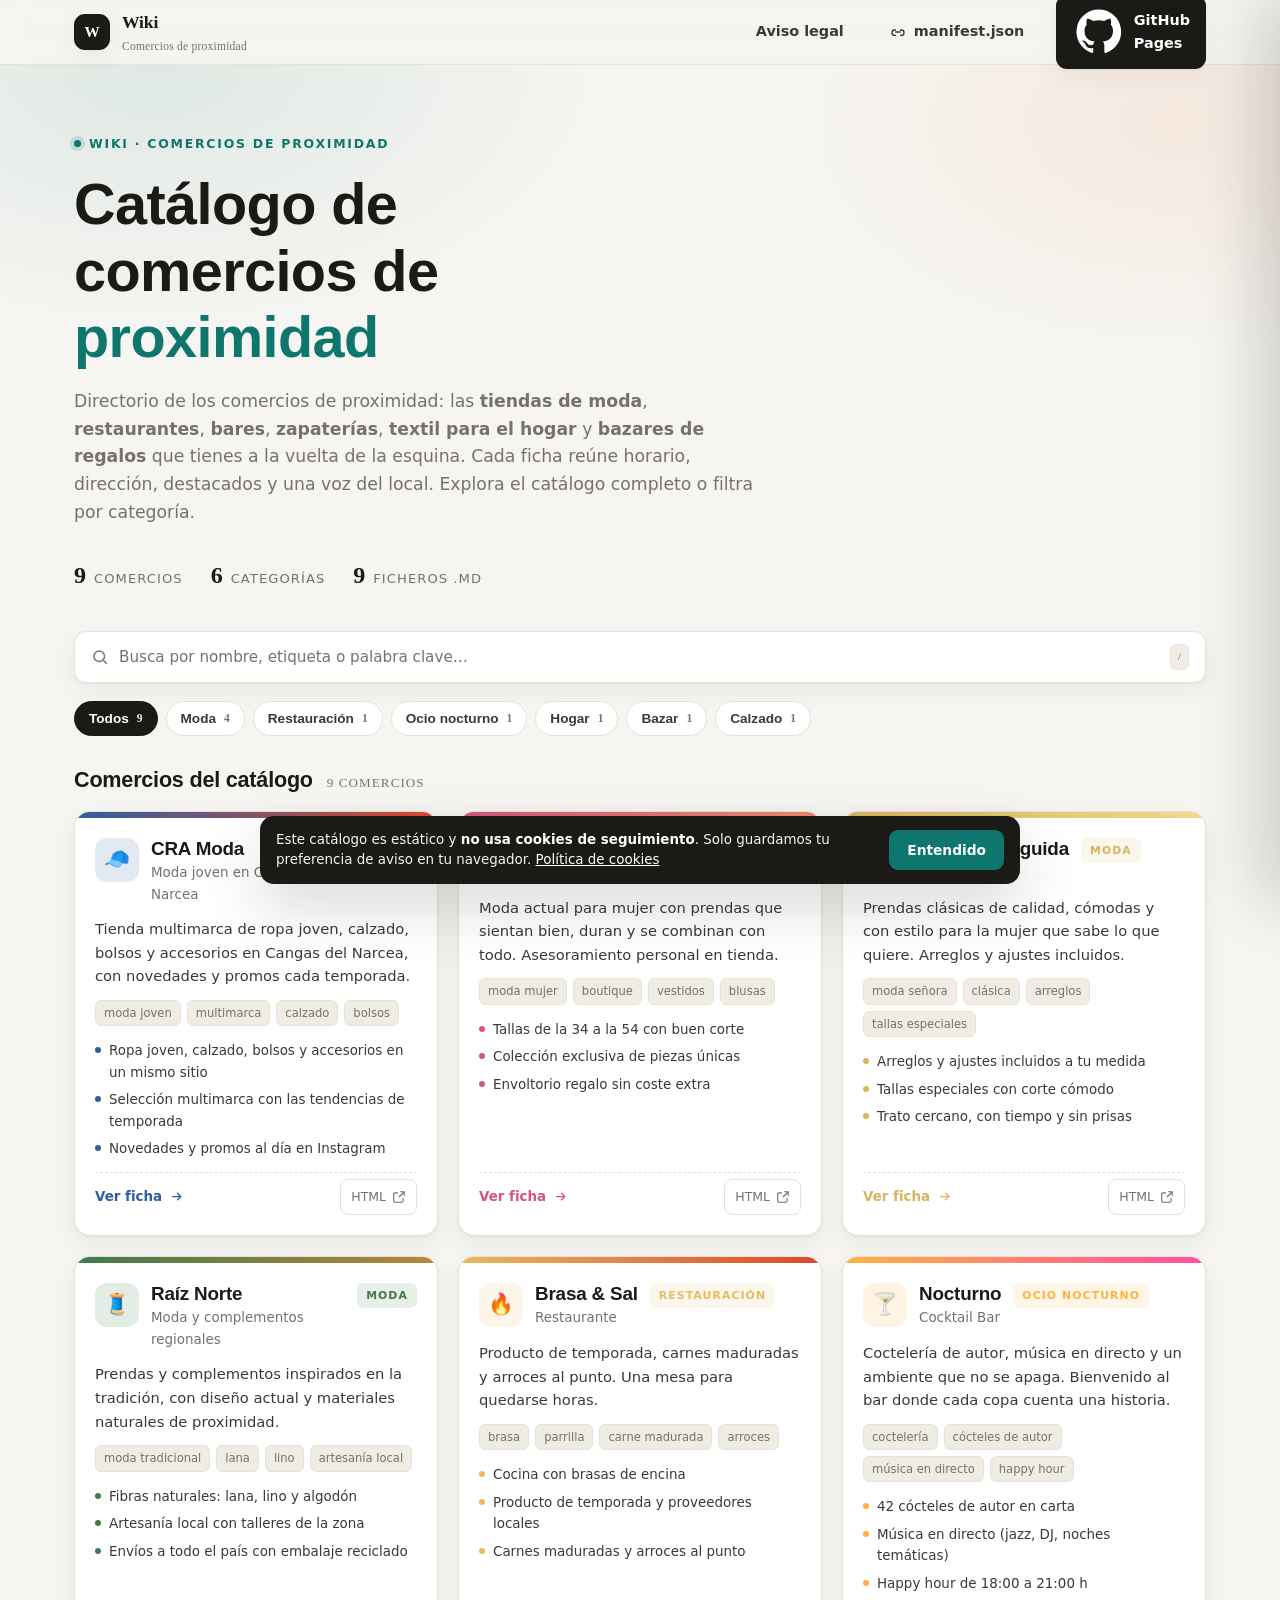
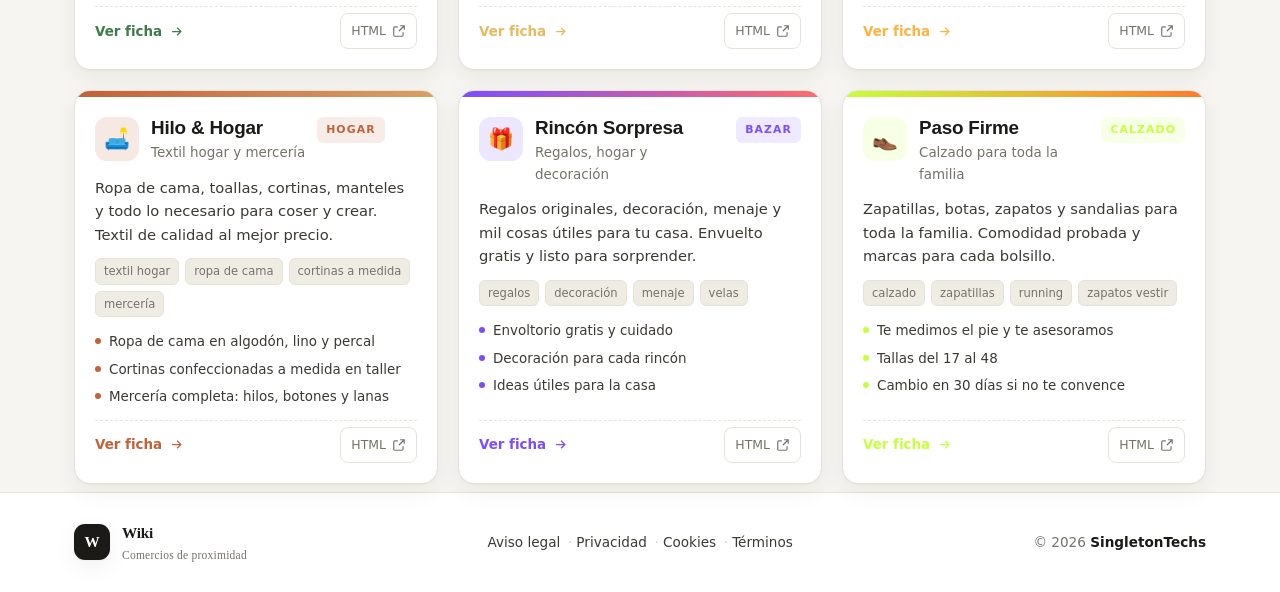
==== index.html @ fade94a3 "Wiki de comercios: sustituye Urban Crew por CRA Moda (con imágenes) Co-Authored-By: Claude Sonnet 5." ====
<!doctype html>
<html lang="es">
<head>
<meta charset="utf-8">
<meta name="viewport" content="width=device-width,initial-scale=1">
<title>Wiki · Catálogo de comercios de proximidad</title>
<meta name="description" content="Catálogo de comercios de proximidad: moda, restauración, hostelería, calzado, textil para el hogar, bazar y regalos. Fichas con horario, dirección y destacados de cada local.">
<meta name="keywords" content="comercios de proximidad, comercios locales, tiendas, catálogo, directorio de comercios, moda, restauración, hostelería, ocio nocturno, calzado, textil hogar, bazar, regalos, singletontechs">
<meta name="author" content="SingletonTechs">
<meta name="robots" content="index, follow, max-image-preview:large, max-snippet:-1">
<meta name="googlebot" content="index, follow">
<meta name="application-name" content="Wiki · Comercios de proximidad">
<meta name="theme-color" content="#f6f5f1">
<meta name="color-scheme" content="light">
<meta name="apple-mobile-web-app-title" content="Comercios de proximidad">
<meta name="apple-mobile-web-app-capable" content="yes">
<meta property="og:type" content="website">
<meta property="og:site_name" content="Wiki · Comercios de proximidad">
<meta property="og:locale" content="es_ES">
<meta property="og:title" content="Wiki · Catálogo de comercios de proximidad">
<meta property="og:description" content="Catálogo de comercios de proximidad: moda, restauración, hostelería, calzado, textil hogar, bazar y regalos.">
<meta property="og:image:width" content="1200">
<meta property="og:image:height" content="630">
<meta property="og:image:alt" content="Wiki · Catálogo de comercios de proximidad">
<meta name="twitter:card" content="summary_large_image">
<meta name="twitter:title" content="Wiki · Catálogo de comercios de proximidad">
<meta name="twitter:description" content="Catálogo de comercios de proximidad: moda, restauración, hostelería, calzado, textil hogar, bazar y regalos.">
<meta name="twitter:image:alt" content="Wiki · Catálogo de comercios de proximidad">
<link rel="icon" href="data:image/svg+xml,%3Csvg xmlns='http://www.w3.org/2000/svg' viewBox='0 0 64 64'%3E%3Crect width='64' height='64' rx='14' fill='%231b1a17'/%3E%3Ctext x='32' y='44' font-family='Arial,sans-serif' font-size='38' font-weight='bold' text-anchor='middle' fill='%23ffffff'%3EW%3C/text%3E%3C/svg%3E">
<link rel="apple-touch-icon" href="data:image/svg+xml,%3Csvg xmlns='http://www.w3.org/2000/svg' viewBox='0 0 64 64'%3E%3Crect width='64' height='64' rx='14' fill='%231b1a17'/%3E%3Ctext x='32' y='44' font-family='Arial,sans-serif' font-size='38' font-weight='bold' text-anchor='middle' fill='%23ffffff'%3EW%3C/text%3E%3C/svg%3E">
<!--SEO:DYNAMIC START-->
  <link rel="canonical" href="https://singletontechs.github.io/">
  <meta property="og:url" content="https://singletontechs.github.io/">
  <meta property="og:image" content="https://singletontechs.github.io/og-card.png">
  <meta name="twitter:image" content="https://singletontechs.github.io/og-card.png">
  <script type="application/ld+json" data-wiki="seo">{"@context":"https://schema.org","@graph":[{"@type":"WebSite","url":"https://singletontechs.github.io/","name":"Wiki · Comercios de proximidad","description":"Catálogo de comercios de proximidad","inLanguage":"es"},{"@type":"ItemList","name":"Catálogo de comercios de proximidad","description":"Comercios de proximidad: moda, restauración, hostelería, calzado, textil hogar, bazar y regalos.","numberOfItems":9,"itemListElement":[{"@type":"ListItem","position":1,"item":{"@type":"ClothingStore","name":"CRA Moda","description":"Tienda multimarca de ropa joven, calzado, bolsos y accesorios en Cangas del Narcea, con novedades y promos cada temporada.","address":{"@type":"PostalAddress","streetAddress":"Cangas del Narcea, Asturias"},"url":"https://singletontechs.github.io/proyectos/cra-moda.html","openingHours":"Consulta horarios en Instagram @c.r.a.moda"}},{"@type":"ListItem","position":2,"item":{"@type":"ClothingStore","name":"Aura Moda","description":"Moda actual para mujer con prendas que sientan bien, duran y se combinan con todo. Asesoramiento personal en tienda.","address":{"@type":"PostalAddress","streetAddress":"Calle Mayor 12"},"url":"https://singletontechs.github.io/proyectos/moda-mujer-aura.html","openingHours":"L–S 10:00–20:00"}},{"@type":"ListItem","position":3,"item":{"@type":"ClothingStore","name":"Casa Distinguida","description":"Prendas clásicas de calidad, cómodas y con estilo para la mujer que sabe lo que quiere. Arreglos y ajustes incluidos.","address":{"@type":"PostalAddress","streetAddress":"Avenida de la Constitución 5"},"url":"https://singletontechs.github.io/proyectos/moda-senora-clasica.html","openingHours":"L–S 10:00–14:00 y 17:00–20:30"}},{"@type":"ListItem","position":4,"item":{"@type":"ClothingStore","name":"Raíz Norte","description":"Prendas y complementos inspirados en la tradición, con diseño actual y materiales naturales de proximidad.","address":{"@type":"PostalAddress","streetAddress":"Plaza Vieja 3"},"url":"https://singletontechs.github.io/proyectos/moda-tradicional-raiz.html","openingHours":"L–S 10:00–20:00"}},{"@type":"ListItem","position":5,"item":{"@type":"Restaurant","name":"Brasa & Sal","description":"Producto de temporada, carnes maduradas y arroces al punto. Una mesa para quedarse horas.","address":{"@type":"PostalAddress","streetAddress":"Plaza del Mercado 8"},"url":"https://singletontechs.github.io/proyectos/restaurante-brasa.html","openingHours":"Mar–Dom 13:00–23:30"}},{"@type":"ListItem","position":6,"item":{"@type":"BarOrPub","name":"Nocturno","description":"Coctelería de autor, música en directo y un ambiente que no se apaga. Bienvenido al bar donde cada copa cuenta una historia.","address":{"@type":"PostalAddress","streetAddress":"Calle Mayor 24"},"url":"https://singletontechs.github.io/proyectos/bar-nocturno.html","openingHours":"Abierto de 18:00 a 03:00"}},{"@type":"ListItem","position":7,"item":{"@type":"HomeAndConstructionBusiness","name":"Hilo & Hogar","description":"Ropa de cama, toallas, cortinas, manteles y todo lo necesario para coser y crear. Textil de calidad al mejor precio.","address":{"@type":"PostalAddress","streetAddress":"Calle del Telar 4"},"url":"https://singletontechs.github.io/proyectos/textil-hogar-hilo.html","openingHours":"L–S 10:00–20:00"}},{"@type":"ListItem","position":8,"item":{"@type":"Store","name":"Rincón Sorpresa","description":"Regalos originales, decoración, menaje y mil cosas útiles para tu casa. Envuelto gratis y listo para sorprender.","address":{"@type":"PostalAddress","streetAddress":"Calle Mayor 30"},"url":"https://singletontechs.github.io/proyectos/bazar-regalos-sorpresa.html","openingHours":"L–S 9:30–20:30"}},{"@type":"ListItem","position":9,"item":{"@type":"ShoeStore","name":"Paso Firme","description":"Zapatillas, botas, zapatos y sandalias para toda la familia. Comodidad probada y marcas para cada bolsillo.","address":{"@type":"PostalAddress","streetAddress":"Calle del Comercio 9"},"url":"https://singletontechs.github.io/proyectos/calzado-paso-firme.html","openingHours":"L–S 9:30–20:00"}}]}]}</script>
  <!--SEO:DYNAMIC END-->
<style>
  :root{
    --bg:#f6f5f1;
    --bg-2:#efece4;
    --surface:#ffffff;
    --ink:#1b1a17;
    --ink-2:#3c3933;
    --mut:#76726a;
    --line:#e6e2d8;
    --line-2:#d8d3c6;
    --brand:#1b1a17;
    --wiki-accent:#0f766e;        /* teal-700, no blue/indigo */
    --wiki-accent-soft:#ccfbf1;
    --shadow:0 1px 2px rgba(27,26,23,.04),0 8px 24px rgba(27,26,23,.06);
    --shadow-lg:0 24px 60px rgba(27,26,23,.16);
    --r:16px;
    --r-sm:10px;
    --maxw:1180px;
  }
  *{box-sizing:border-box;margin:0;padding:0}
  html{scroll-behavior:smooth;-webkit-text-size-adjust:100%}
  body{
    font-family:'Inter',system-ui,sans-serif;
    background:var(--bg);
    color:var(--ink);
    line-height:1.6;
    overflow-x:hidden;
    -webkit-font-smoothing:antialiased;
  }
  h1,h2,h3,h4{font-family:'Space Grotesk','Inter',sans-serif;line-height:1.15;letter-spacing:-.01em;color:var(--ink)}
  a{color:inherit;text-decoration:none}
  img{display:block;max-width:100%}
  code,pre{font-family:'JetBrains Mono',monospace}
  .wrap{max-width:var(--maxw);margin:0 auto;padding:0 24px}
  .page{display:flex;flex-direction:column;min-height:100vh}

  /* ===== NAV ===== */
  nav.top{
    position:sticky;top:0;z-index:40;
    background:rgba(246,245,241,.82);
    backdrop-filter:saturate(160%) blur(14px);
    -webkit-backdrop-filter:saturate(160%) blur(14px);
    border-bottom:1px solid var(--line);
  }
  nav.top .wrap{display:flex;align-items:center;gap:18px;height:64px}
  .brand{display:flex;align-items:center;gap:12px;font-family:'Space Grotesk';font-weight:700;font-size:1.1rem;letter-spacing:-.01em;color:var(--ink);white-space:nowrap}
  .brand .mark{
    display:grid;place-items:center;width:36px;height:36px;border-radius:11px;
    background:var(--ink);color:#fff;font-family:'JetBrains Mono';font-size:.95rem;
    box-shadow:var(--shadow);
  }
  .brand small{display:block;font-family:'Inter';font-weight:500;font-size:.72rem;color:var(--mut);letter-spacing:.02em;margin-top:1px}
  .nav-spacer{flex:1}
  .nav-link{display:inline-flex;align-items:center;gap:8px;font-size:.9rem;font-weight:600;color:var(--ink-2);padding:9px 14px;border-radius:10px;transition:.2s}
  .nav-link:hover{background:var(--bg-2);color:var(--ink)}
  .nav-link svg{width:16px;height:16px}
  .nav-cta{
    display:inline-flex;align-items:center;gap:8px;
    padding:10px 16px;border-radius:11px;background:var(--ink);color:#fff;
    font-size:.9rem;font-weight:600;transition:.25s;box-shadow:var(--shadow)
  }
  .nav-cta:hover{transform:translateY(-1px);background:#000;box-shadow:var(--shadow-lg)}
  @media(max-width:720px){.nav-link.hide-sm{display:none}.brand small{display:none}}

  /* ===== HERO ===== */
  header.hero{padding:64px 0 28px;position:relative;overflow:hidden}
  header.hero::before{
    content:"";position:absolute;inset:0;z-index:-1;
    background:
      radial-gradient(60% 80% at 12% 0%,rgba(15,118,110,.10),transparent 60%),
      radial-gradient(50% 70% at 92% 10%,rgba(234,88,12,.08),transparent 60%);
  }
  .crumb{display:inline-flex;align-items:center;gap:8px;font-size:.78rem;font-weight:600;letter-spacing:.14em;text-transform:uppercase;color:var(--wiki-accent);margin-bottom:18px}
  .crumb .dot{width:7px;height:7px;border-radius:50%;background:var(--wiki-accent);box-shadow:0 0 0 4px rgba(15,118,110,.16)}
  header.hero h1{font-size:clamp(2.4rem,5.2vw,3.6rem);font-weight:700;max-width:18ch}
  header.hero h1 em{font-style:normal;color:var(--wiki-accent)}
  header.hero p.lead{margin-top:18px;font-size:1.08rem;color:var(--mut);max-width:62ch}
  .hero-stats{display:flex;flex-wrap:wrap;gap:14px 28px;margin-top:30px}
  .hero-stat{display:flex;align-items:baseline;gap:8px}
  .hero-stat b{font-family:'Space Grotesk';font-size:1.5rem;font-weight:700;color:var(--ink)}
  .hero-stat span{font-size:.82rem;color:var(--mut);text-transform:uppercase;letter-spacing:.08em}

  /* ===== CONTROLS ===== */
  .controls{padding:8px 0 28px;display:flex;flex-direction:column;gap:18px}
  .search-row{display:flex;gap:12px;flex-wrap:wrap;align-items:center}
  .search{
    flex:1;min-width:240px;display:flex;align-items:center;gap:10px;
    background:var(--surface);border:1px solid var(--line);border-radius:12px;
    padding:12px 16px;box-shadow:var(--shadow);transition:.2s
  }
  .search:focus-within{border-color:var(--wiki-accent);box-shadow:0 0 0 4px rgba(15,118,110,.12)}
  .search svg{width:18px;height:18px;color:var(--mut);flex:none}
  .search input{flex:1;border:0;outline:0;background:transparent;font:inherit;font-size:.95rem;color:var(--ink)}
  .search input::placeholder{color:var(--mut)}
  .search kbd{font-family:'JetBrains Mono';font-size:.7rem;background:var(--bg-2);border:1px solid var(--line);color:var(--mut);padding:3px 7px;border-radius:6px}
  @media(max-width:560px){.search kbd{display:none}}

  .chips{display:flex;gap:8px;flex-wrap:wrap}
  .chip{
    display:inline-flex;align-items:center;gap:8px;cursor:pointer;
    padding:9px 14px;border-radius:99px;border:1px solid var(--line);
    background:var(--surface);color:var(--ink-2);font-size:.85rem;font-weight:600;
    transition:.2s;white-space:nowrap
  }
  .chip:hover{border-color:var(--line-2);background:var(--bg-2)}
  .chip[aria-pressed="true"]{background:var(--ink);color:#fff;border-color:var(--ink)}
  .chip .cnt{font-family:'JetBrains Mono';font-size:.72rem;opacity:.7}
  .chip[aria-pressed="true"] .cnt{opacity:.9}

  /* ===== GRID ===== */
  main{flex:1}
  .grid{display:grid;grid-template-columns:repeat(auto-fill,minmax(310px,1fr));gap:20px;padding-bottom:8px}
  .card{
    position:relative;display:flex;flex-direction:column;
    background:var(--surface);border:1px solid var(--line);border-radius:var(--r);
    overflow:hidden;cursor:pointer;transition:.28s cubic-bezier(.2,.8,.2,1);
    box-shadow:var(--shadow)
  }
  .card:hover{transform:translateY(-4px);border-color:var(--line-2);box-shadow:var(--shadow-lg)}
  .card .strip{height:6px;background:linear-gradient(90deg,var(--p-accent),var(--p-accent2))}
  .card .body{padding:20px;display:flex;flex-direction:column;gap:12px;flex:1}
  .card .head{display:flex;align-items:flex-start;gap:12px}
  .card .icon{
    display:grid;place-items:center;width:44px;height:44px;border-radius:12px;flex:none;
    background:color-mix(in srgb,var(--p-accent) 14%,#fff);
    color:var(--p-accent);font-size:1.3rem
  }
  .card .titles{min-width:0}
  .card h3{font-size:1.18rem;font-weight:600;line-height:1.2}
  .card .tagline{font-size:.84rem;color:var(--mut);margin-top:2px}
  .card .cat{
    align-self:flex-start;font-size:.68rem;font-weight:700;letter-spacing:.1em;text-transform:uppercase;
    color:var(--p-accent);background:color-mix(in srgb,var(--p-accent) 12%,#fff);
    padding:4px 9px;border-radius:6px;flex:none
  }
  .card .summary{font-size:.92rem;color:var(--ink-2);display:-webkit-box;-webkit-line-clamp:3;-webkit-box-orient:vertical;overflow:hidden}
  .card .tags{display:flex;flex-wrap:wrap;gap:6px}
  .card .tag{font-size:.72rem;color:var(--mut);background:var(--bg-2);border:1px solid var(--line);padding:3px 8px;border-radius:6px}
  .card .highlights{display:flex;flex-direction:column;gap:6px;margin-top:2px}
  .card .highlights li{display:flex;gap:8px;font-size:.84rem;color:var(--ink-2);align-items:flex-start;list-style:none}
  .card .highlights li::before{content:"";width:6px;height:6px;border-radius:50%;background:var(--p-accent);margin-top:7px;flex:none}
  .card .foot{display:flex;align-items:center;justify-content:space-between;gap:10px;margin-top:auto;padding-top:6px;border-top:1px dashed var(--line)}
  .card .open{display:inline-flex;align-items:center;gap:7px;font-size:.84rem;font-weight:600;color:var(--p-accent)}
  .card .open svg{width:15px;height:15px;transition:transform .2s}
  .card:hover .open svg{transform:translateX(3px)}
  .card .page-link{font-size:.78rem;color:var(--mut);display:inline-flex;align-items:center;gap:6px;padding:7px 10px;border-radius:8px;border:1px solid var(--line);transition:.2s;background:var(--surface)}
  .card .page-link:hover{color:var(--ink);border-color:var(--line-2);background:var(--bg-2)}
  .card .page-link svg{width:14px;height:14px}
  .card .no-page{font-size:.72rem;color:var(--mut);font-style:italic;padding:7px 10px;border:1px dashed var(--line);border-radius:8px}

  /* empty state */
  .empty{grid-column:1/-1;text-align:center;padding:80px 24px;color:var(--mut)}
  .empty .ic{font-size:2.4rem;margin-bottom:12px;opacity:.5}
  .empty h3{font-size:1.2rem;color:var(--ink-2);margin-bottom:6px}
  .empty p{font-size:.92rem}
  .empty button{margin-top:18px;font:inherit;font-weight:600;cursor:pointer;border:1px solid var(--line);background:var(--surface);color:var(--ink);padding:10px 18px;border-radius:10px;transition:.2s}
  .empty button:hover{background:var(--bg-2)}

  /* ===== GRID TITLE (SEO h2) ===== */
  .grid-title{display:flex;align-items:baseline;gap:14px;flex-wrap:wrap;margin:4px 0 18px}
  .grid-title h2{font-size:1.35rem;font-weight:600}
  .grid-title .cnt{font-family:'JetBrains Mono';font-size:.82rem;color:var(--mut);text-transform:uppercase;letter-spacing:.08em}

  /* ===== FOOTER ===== */
  footer.site{
    margin-top:auto;border-top:1px solid var(--line);background:var(--surface);
    padding:28px 0
  }
  footer.site .wrap{display:flex;justify-content:space-between;align-items:center;gap:18px;flex-wrap:wrap}
  footer.site .f-left{display:flex;align-items:center;gap:14px}
  footer.site .brand{font-size:.95rem}
  footer.site .f-legal{display:flex;align-items:center;gap:8px 16px;flex-wrap:wrap;justify-content:center}
  footer.site .f-legal a{font-size:.85rem;color:var(--ink-2);font-weight:500;transition:.2s;position:relative}
  footer.site .f-legal a:not(:last-child)::after{content:"·";position:absolute;right:-12px;color:var(--line-2)}
  footer.site .f-legal a:hover{color:var(--wiki-accent)}
  footer.site .f-right{display:flex;align-items:center;gap:18px;font-size:.85rem;color:var(--mut)}
  footer.site .f-right strong{color:var(--ink);font-weight:700}
  footer.site .f-right a{color:var(--ink-2);font-weight:600}
  footer.site .f-right a:hover{color:var(--wiki-accent)}
  footer.site .f-right .sep{width:1px;height:14px;background:var(--line-2)}
  @media(max-width:620px){footer.site .wrap{justify-content:center;text-align:center}}

  /* ===== COOKIE NOTICE ===== */
  .cookie{position:fixed;left:16px;right:16px;bottom:16px;z-index:70;display:flex;gap:14px;align-items:center;flex-wrap:wrap;background:#1b1a17;color:#f6f5f1;padding:14px 16px;border-radius:14px;box-shadow:var(--shadow-lg);max-width:760px;margin:0 auto}
  .cookie[hidden]{display:none!important}
  .cookie__txt{font-size:.84rem;line-height:1.5;flex:1;min-width:200px}
  .cookie__txt a{color:#fff;text-decoration:underline}
  .cookie__txt strong{color:#fff}
  .cookie__btn{flex:none;padding:9px 18px;border-radius:9px;border:0;background:#0f766e;color:#fff;font:inherit;font-weight:600;font-size:.86rem;cursor:pointer;transition:.2s}
  .cookie__btn:hover{filter:brightness(1.12)}
  @media(max-width:560px){.cookie{left:10px;right:10px;bottom:10px;padding:12px 14px}}

  /* ===== DRAWER (detail) ===== */
  .drawer-overlay{
    position:fixed;inset:0;z-index:80;background:rgba(27,26,23,.5);
    opacity:0;visibility:hidden;transition:.3s;backdrop-filter:blur(2px)
  }
  .drawer-overlay.open{opacity:1;visibility:visible}
  .drawer{
    position:fixed;top:0;right:0;z-index:90;height:100dvh;width:min(640px,100vw);
    background:var(--bg);border-left:1px solid var(--line);
    transform:translateX(100%);transition:transform .34s cubic-bezier(.2,.8,.2,1);
    display:flex;flex-direction:column;box-shadow:-20px 0 60px rgba(27,26,23,.18)
  }
  .drawer.open{transform:translateX(0)}
  .drawer-head{
    position:sticky;top:0;z-index:2;display:flex;align-items:center;gap:14px;
    padding:18px 22px;background:rgba(246,245,241,.9);backdrop-filter:blur(10px);
    border-bottom:1px solid var(--line)
  }
  .drawer-head .icon{display:grid;place-items:center;width:42px;height:42px;border-radius:11px;background:color-mix(in srgb,var(--p-accent) 16%,#fff);color:var(--p-accent);font-size:1.2rem;flex:none}
  .drawer-head .t{min-width:0;flex:1}
  .drawer-head h2{font-size:1.25rem;line-height:1.1}
  .drawer-head .sub{font-size:.82rem;color:var(--mut);margin-top:2px}
  .drawer-close{
    width:40px;height:40px;border-radius:10px;border:1px solid var(--line);background:var(--surface);
    display:grid;place-items:center;cursor:pointer;color:var(--ink-2);transition:.2s;flex:none
  }
  .drawer-close:hover{background:var(--bg-2);color:var(--ink)}
  .drawer-close svg{width:18px;height:18px}

  .drawer-body{
    flex:1;overflow-y:auto;padding:26px 26px 40px;
    scrollbar-width:thin;scrollbar-color:var(--line-2) transparent
  }
  .drawer-body::-webkit-scrollbar{width:10px}
  .drawer-body::-webkit-scrollbar-thumb{background:var(--line-2);border-radius:99px;border:3px solid var(--bg)}
  .drawer-body::-webkit-scrollbar-track{background:transparent}

  /* stats strip in drawer */
  .d-stats{display:grid;grid-template-columns:repeat(auto-fit,minmax(140px,1fr));gap:12px;margin:22px 0}
  .d-stat{padding:16px;border-radius:12px;background:var(--surface);border:1px solid var(--line)}
  .d-stat b{display:block;font-family:'Space Grotesk';font-size:1.6rem;font-weight:700;color:var(--p-accent);line-height:1}
  .d-stat span{display:block;font-size:.78rem;color:var(--mut);margin-top:6px;text-transform:uppercase;letter-spacing:.06em}

  /* highlights list in drawer */
  .d-highlights{display:grid;gap:8px;margin:8px 0 22px}
  .d-highlights li{display:flex;gap:10px;align-items:flex-start;list-style:none;font-size:.92rem;color:var(--ink-2)}
  .d-highlights li::before{content:"✓";font-weight:700;color:var(--p-accent);flex:none}
  .d-highlights-title{font-family:'Space Grotesk';font-size:.78rem;font-weight:600;letter-spacing:.12em;text-transform:uppercase;color:var(--mut);margin-bottom:10px}

  /* rendered markdown body */
  .md{font-size:.96rem;color:var(--ink-2);line-height:1.72}
  .md h1{font-family:'Space Grotesk';font-size:1.55rem;font-weight:700;color:var(--ink);margin-bottom:14px;line-height:1.2}
  .md h2{font-family:'Space Grotesk';font-size:1.12rem;font-weight:600;color:var(--ink);margin:26px 0 10px;padding-bottom:6px;border-bottom:1px solid var(--line)}
  .md p{margin:0 0 12px}
  .md ul,.md ol{margin:0 0 14px;padding-left:22px}
  .md li{margin-bottom:6px}
  .md li strong{color:var(--ink)}
  .md blockquote{margin:14px 0;padding:14px 18px;border-left:3px solid var(--p-accent);background:var(--surface);border-radius:0 10px 10px 0;color:var(--ink-2);font-style:italic}
  .md blockquote p{margin:0}
  .md code{font-size:.84em;background:var(--bg-2);padding:2px 6px;border-radius:5px;color:var(--ink)}
  .md hr{border:0;border-top:1px solid var(--line);margin:22px 0}

  /* drawer footer actions */
  .drawer-foot{padding:16px 22px;border-top:1px solid var(--line);background:var(--surface);display:flex;gap:12px;flex-wrap:wrap}
  .btn{
    display:inline-flex;align-items:center;gap:8px;justify-content:center;
    padding:12px 18px;border-radius:11px;font:inherit;font-weight:600;font-size:.9rem;
    cursor:pointer;transition:.22s;border:1px solid transparent
  }
  .btn svg{width:16px;height:16px}
  .btn.pri{background:var(--p-accent);color:#fff;flex:1;box-shadow:0 6px 20px color-mix(in srgb,var(--p-accent) 30%,transparent)}
  .btn.pri:hover{filter:brightness(1.07);transform:translateY(-1px)}
  .btn.ghost{background:var(--surface);border-color:var(--line);color:var(--ink-2)}
  .btn.ghost:hover{background:var(--bg-2);color:var(--ink)}

  /* skeleton while loading */
  .skeleton-card{height:280px;border-radius:var(--r);background:linear-gradient(100deg,var(--bg-2) 30%,#fff 50%,var(--bg-2) 70%);background-size:200% 100%;animation:shimmer 1.4s infinite;border:1px solid var(--line)}
  @keyframes shimmer{to{background-position:-200% 0}}

  /* toast / error */
  .toast{
    position:fixed;left:50%;bottom:24px;transform:translateX(-50%) translateY(20px);
    background:var(--ink);color:#fff;padding:12px 18px;border-radius:12px;font-size:.88rem;
    box-shadow:var(--shadow-lg);opacity:0;transition:.3s;z-index:100;max-width:90vw
  }
  .toast.show{opacity:1;transform:translateX(-50%) translateY(0)}

  /* loading bar */
  .loading-bar{position:fixed;top:64px;left:0;height:3px;width:0;background:var(--wiki-accent);z-index:50;transition:width .3s,opacity .4s}

  @media(max-width:640px){
    header.hero{padding:44px 0 20px}
    .drawer-body{padding:20px 18px 32px}
    .drawer-head{padding:14px 16px}
    .btn.pri,.btn.ghost{flex:1 1 100%}
  }
  @media(prefers-reduced-motion:reduce){*{animation:none!important;transition:none!important}}
</style>
</head>
<body>
<div class="page">

  <!-- NAV -->
  <nav class="top">
    <div class="wrap">
      <a href="#" class="brand" aria-label="Wiki — inicio">
        <span class="mark">W</span>
        <span>Wiki<small>Comercios de proximidad</small></span>
      </a>
      <span class="nav-spacer"></span>
      <a class="nav-link hide-sm" href="legal/aviso-legal.html">Aviso legal</a>
      <a class="nav-link hide-sm" href="proyectos/manifest.json" target="_blank" rel="noopener">
        <svg viewBox="0 0 24 24" fill="none" stroke="currentColor" stroke-width="2"><path d="M9 17H7a4 4 0 0 1 0-8h2m6 8h2a4 4 0 0 0 0-8h-2M8 12h8"/></svg>
        manifest.json
      </a>
      <a class="nav-cta" href="https://pages.github.com/" target="_blank" rel="noopener" title="Listo para GitHub Pages">
        <svg viewBox="0 0 24 24" fill="currentColor"><path d="M12 2a10 10 0 0 0-3.16 19.49c.5.09.68-.22.68-.48v-1.7c-2.78.6-3.37-1.34-3.37-1.34-.45-1.16-1.11-1.47-1.11-1.47-.91-.62.07-.6.07-.6 1 .07 1.53 1.03 1.53 1.03.89 1.53 2.34 1.09 2.91.83.09-.65.35-1.09.63-1.34-2.22-.25-4.55-1.11-4.55-4.94 0-1.09.39-1.98 1.03-2.68-.1-.25-.45-1.27.1-2.65 0 0 .84-.27 2.75 1.02a9.5 9.5 0 0 1 5 0c1.91-1.29 2.75-1.02 2.75-1.02.55 1.38.2 2.4.1 2.65.64.7 1.03 1.59 1.03 2.68 0 3.84-2.34 4.69-4.57 4.94.36.31.68.92.68 1.85v2.74c0 .27.18.58.69.48A10 10 0 0 0 12 2z"/></svg>
        GitHub Pages
      </a>
    </div>
  </nav>
  <div class="loading-bar" id="loadingBar" style="opacity:0"></div>

  <!-- HERO -->
  <header class="hero">
    <div class="wrap">
      <span class="crumb"><span class="dot"></span> Wiki · Comercios de proximidad</span>
      <h1>Catálogo de comercios de <em>proximidad</em></h1>
      <p class="lead">Directorio de los comercios de proximidad: las <strong>tiendas de moda</strong>, <strong>restaurantes</strong>, <strong>bares</strong>, <strong>zapaterías</strong>, <strong>textil para el hogar</strong> y <strong>bazares de regalos</strong> que tienes a la vuelta de la esquina. Cada ficha reúne horario, dirección, destacados y una voz del local. Explora el catálogo completo o filtra por categoría.</p>
      <div class="hero-stats">
        <div class="hero-stat"><b id="hStatProj">—</b><span>comercios</span></div>
        <div class="hero-stat"><b id="hStatCat">—</b><span>categorías</span></div>
        <div class="hero-stat"><b id="hStatMD">9</b><span>ficheros .md</span></div>
      </div>
    </div>
  </header>

  <!-- CONTROLS -->
  <main>
    <div class="wrap">
      <section class="controls">
        <div class="search-row">
          <label class="search">
            <svg viewBox="0 0 24 24" fill="none" stroke="currentColor" stroke-width="2"><circle cx="11" cy="11" r="7"/><path d="m21 21-4.3-4.3"/></svg>
            <input id="search" type="search" placeholder="Busca por nombre, etiqueta o palabra clave…" autocomplete="off" aria-label="Buscar proyectos">
            <kbd>/</kbd>
          </label>
        </div>
        <div class="chips" id="chips" role="group" aria-label="Filtrar por categoría"></div>
      </section>

      <div class="grid-title" id="gridTitle">
        <h2>Comercios del catálogo</h2>
        <span class="cnt" id="gridCount">— comercios</span>
      </div>

      <section class="grid" id="grid" aria-live="polite" aria-busy="true">
        <!-- skeleton placeholders injected by JS while loading -->
      </section>

    </div>
  </main>

  <!-- FOOTER -->
  <footer class="site">
    <div class="wrap">
      <div class="f-left">
        <a href="#" class="brand" aria-label="Wiki — inicio">
          <span class="mark">W</span>
          <span>Wiki<small>Comercios de proximidad</small></span>
        </a>
      </div>
      <nav class="f-legal" aria-label="Avisos legales">
        <a href="legal/aviso-legal.html">Aviso legal</a>
        <a href="legal/privacidad.html">Privacidad</a>
        <a href="legal/cookies.html">Cookies</a>
        <a href="legal/terminos.html">Términos</a>
      </nav>
      <div class="f-right">
        <span>© 2026 <strong>SingletonTechs</strong></span>
      </div>
    </div>
  </footer>
</div>

<!-- COOKIE NOTICE -->
<aside class="cookie" id="cookieBanner">
  <div class="cookie__txt">Este catálogo es estático y <strong>no usa cookies de seguimiento</strong>. Solo guardamos tu preferencia de aviso en tu navegador. <a href="legal/cookies.html">Política de cookies</a></div>
  <button class="cookie__btn" id="cookieAccept" type="button">Entendido</button>
</aside>

<!-- DRAWER -->
<div class="drawer-overlay" id="overlay" aria-hidden="true"></div>
<aside class="drawer" id="drawer" role="dialog" aria-modal="true" aria-labelledby="drawerTitle" aria-hidden="true">
  <div class="drawer-head">
    <div class="icon" id="dIcon">●</div>
    <div class="t">
      <h2 id="drawerTitle">—</h2>
      <div class="sub" id="drawerSub">—</div>
    </div>
    <button class="drawer-close" id="drawerClose" aria-label="Cerrar ficha">
      <svg viewBox="0 0 24 24" fill="none" stroke="currentColor" stroke-width="2"><path d="M18 6 6 18M6 6l12 12"/></svg>
    </button>
  </div>
  <div class="drawer-body" id="drawerBody"></div>
  <div class="drawer-foot">
    <a class="btn pri" id="dOpenPage" href="#" target="_blank" rel="noopener">
      <svg viewBox="0 0 24 24" fill="none" stroke="currentColor" stroke-width="2"><path d="M14 3h7v7M21 3l-9 9M19 14v5a2 2 0 0 1-2 2H5a2 2 0 0 1-2-2V7a2 2 0 0 1 2-2h5"/></svg>
      Abrir página del proyecto
    </a>
    <button class="btn ghost" id="dShare" type="button">
      <svg viewBox="0 0 24 24" fill="none" stroke="currentColor" stroke-width="2"><path d="M4 12v8a2 2 0 0 0 2 2h12a2 2 0 0 0 2-2v-8M16 6l-4-4-4 4M12 2v14"/></svg>
      Copiar enlace
    </button>
  </div>
</aside>

<div class="toast" id="toast" role="status" aria-live="polite"></div>

<script>
(function(){
  "use strict";

  var PROJECTS_DIR = "proyectos/";
  var grid = document.getElementById("grid");
  var chipsEl = document.getElementById("chips");
  var searchInput = document.getElementById("search");
  var overlay = document.getElementById("overlay");
  var drawer = document.getElementById("drawer");
  var drawerBody = document.getElementById("drawerBody");
  var drawerTitle = document.getElementById("drawerTitle");
  var drawerSub = document.getElementById("drawerSub");
  var drawerIcon = document.getElementById("dIcon");
  var dOpenPage = document.getElementById("dOpenPage");
  var dShare = document.getElementById("dShare");
  var loadingBar = document.getElementById("loadingBar");
  var toast = document.getElementById("toast");

  var projects = [];          // all loaded projects
  var activeCategory = "all"; // current filter
  var query = "";             // current search

  /* ---------- helpers ---------- */
  function toastMsg(msg){
    toast.textContent = msg;
    toast.classList.add("show");
    clearTimeout(toast._t);
    toast._t = setTimeout(function(){ toast.classList.remove("show"); }, 2400);
  }
  function setLoad(p){
    loadingBar.style.opacity = p>0 && p<1 ? "1":"0";
    loadingBar.style.width = (p*100).toFixed(0)+"%";
  }
  function escapeHtml(s){ return String(s).replace(/[&<>"']/g, function(c){return {"&":"&amp;","<":"&lt;",">":"&gt;","\"":"&quot;","'":"&#39;"}[c];}); }

  /* ---------- minimal markdown renderer (subset: h1-h3, p, ul, blockquote, hr, inline bold/italic/code/link) ---------- */
  function renderMarkdown(md){
    var lines = String(md).replace(/\r\n/g,"\n").split("\n");
    var out = [];
    var i = 0;
    function inline(s){
      s = s.replace(/&/g,"&amp;").replace(/</g,"&lt;").replace(/>/g,"&gt;");
      s = s.replace(/`([^`]+)`/g, function(_,c){ return '<code>'+c+'</code>'; });
      s = s.replace(/\*\*([^*]+)\*\*/g, '<strong>$1</strong>');
      s = s.replace(/(^|[^*])\*([^*\n]+)\*/g, '$1<em>$2</em>');
      s = s.replace(/\[([^\]]+)\]\(([^)\s]+)\)/g, function(_,t,u){ return '<a href="'+u+'" target="_blank" rel="noopener">'+t+'</a>'; });
      return s;
    }
    while(i < lines.length){
      var raw = lines[i];
      var t = raw.trim();
      if(t === ""){ i++; continue; }
      // blockquote (consecutive lines starting with >)
      if(/^>/.test(t)){
        var bq = [];
        while(i < lines.length && /^>/.test(lines[i].trim())){
          bq.push(lines[i].trim().replace(/^>\s?/,""));
          i++;
        }
        out.push('<blockquote><p>'+inline(bq.join('<br>'))+'</p></blockquote>');
        continue;
      }
      // headings
      if(/^###\s+/.test(t)){ out.push('<h3>'+inline(t.replace(/^###\s+/,""))+'</h3>'); i++; continue; }
      if(/^##\s+/.test(t)){ out.push('<h2>'+inline(t.replace(/^##\s+/,""))+'</h2>'); i++; continue; }
      if(/^#\s+/.test(t)){ out.push('<h1>'+inline(t.replace(/^#\s+/,""))+'</h1>'); i++; continue; }
      // hr
      if(/^(---+|\*\*\*+|___+)$/.test(t)){ out.push('<hr>'); i++; continue; }
      // unordered list (consecutive lines starting with - or *)
      if(/^[-*]\s+/.test(t)){
        var lb = [];
        while(i < lines.length && /^\s*[-*]\s+/.test(lines[i])){
          lb.push(lines[i].trim().replace(/^\s*[-*]\s+/,""));
          i++;
        }
        out.push('<ul>'+lb.map(function(b){ return '<li>'+inline(b)+'</li>'; }).join("")+'</ul>');
        continue;
      }
      // ordered list
      if(/^\d+\.\s+/.test(t)){
        var ol = [];
        while(i < lines.length && /^\s*\d+\.\s+/.test(lines[i])){
          ol.push(lines[i].trim().replace(/^\s*\d+\.\s+/,""));
          i++;
        }
        out.push('<ol>'+ol.map(function(b){ return '<li>'+inline(b)+'</li>'; }).join("")+'</ol>');
        continue;
      }
      // paragraph (gather consecutive plain lines)
      var para = [];
      while(i < lines.length){
        var lt = lines[i].trim();
        if(lt === "") break;
        if(/^(#{1,3}\s|>|---+$|\*\*\*+$|___+$|\s*[-*]\s+|\s*\d+\.\s+)/.test(lt)) break;
        para.push(lt);
        i++;
      }
      if(para.length) out.push('<p>'+inline(para.join(' '))+'</p>');
    }
    return out.join("\n");
  }

  /* ---------- frontmatter + body parser ---------- */
  function parseMD(text){
    var meta = {};
    var body = text;
    var m = /^---\r?\n([\s\S]*?)\r?\n---\r?\n?([\s\S]*)$/.exec(text);
    if(m){
      var fm = m[1];
      body = m[2] || "";
      var lines = fm.split(/\r?\n/);
      var i = 0;
      while(i < lines.length){
        var line = lines[i];
        if(!line.trim()){ i++; continue; }
        var kv = /^([A-Za-z0-9_]+):\s?(.*)$/.exec(line);
        if(!kv){ i++; continue; }
        var key = kv[1];
        var rest = kv[2].trim();
        if(rest === ""){
          // block list
          var arr = [];
          i++;
          while(i < lines.length && /^\s+-\s+/.test(lines[i])){
            arr.push(lines[i].replace(/^\s+-\s+/, "").trim());
            i++;
          }
          meta[key] = arr;
        } else if(rest.charAt(0) === "[" && rest.slice(-1) === "]"){
          meta[key] = rest.slice(1,-1).split(",").map(function(s){return s.trim().replace(/^"|"$/g,"");}).filter(Boolean);
          i++;
        } else {
          meta[key] = rest.replace(/^"|"$/g,"");
          i++;
        }
      }
    }
    // post-process stats -> [{label,value}]
    if(meta.stats){
      meta.stats = meta.stats.map(function(s){
        var p = s.split("|");
        return { label:(p[0]||"").trim(), value:(p[1]||"").trim() };
      });
    }
    // numeric/clean
    if(typeof meta.tags === "string"){ meta.tags = [meta.tags]; }
    if(!meta.tags) meta.tags = [];
    if(!meta.highlights) meta.highlights = [];
    if(!meta.stats) meta.stats = [];
    return { meta:meta, body:body };
  }

  /* ---------- render skeleton ---------- */
  function renderSkeleton(){
    var html = "";
    for(var i=0;i<6;i++) html += '<div class="skeleton-card"></div>';
    grid.innerHTML = html;
  }

  /* ---------- categories ---------- */
  function categories(){
    var map = {};
    projects.forEach(function(p){ map[p.meta.category] = (map[p.meta.category]||0)+1; });
    return map;
  }

  /* ---------- render chips ---------- */
  function renderChips(){
    var cats = categories();
    var order = ["Moda","Restauración","Ocio nocturno","Hogar","Bazar","Calzado"];
    var keys = Object.keys(cats).sort(function(a,b){
      return order.indexOf(a)-order.indexOf(b);
    });
    var html = '<button class="chip" data-cat="all" aria-pressed="true">Todos <span class="cnt">'+projects.length+'</span></button>';
    keys.forEach(function(k){
      html += '<button class="chip" data-cat="'+escapeHtml(k)+'" aria-pressed="false">'+escapeHtml(k)+' <span class="cnt">'+cats[k]+'</span></button>';
    });
    chipsEl.innerHTML = html;
    Array.prototype.forEach.call(chipsEl.querySelectorAll(".chip"), function(c){
      c.addEventListener("click", function(){
        activeCategory = c.getAttribute("data-cat");
        Array.prototype.forEach.call(chipsEl.querySelectorAll(".chip"), function(x){
          x.setAttribute("aria-pressed", String(x.getAttribute("data-cat")===activeCategory));
        });
        renderGrid();
      });
    });
  }

  /* ---------- render grid ---------- */
  function matches(p){
    if(activeCategory !== "all" && p.meta.category !== activeCategory) return false;
    if(query){
      var q = query.toLowerCase();
      var hay = [p.meta.title,p.meta.tagline,p.meta.subcategory,p.meta.summary,(p.meta.tags||[]).join(" "),p.meta.location].join(" ").toLowerCase();
      if(hay.indexOf(q) === -1) return false;
    }
    return true;
  }
  function renderGrid(){
    var list = projects.filter(matches);
    var gridCount = document.getElementById("gridCount");
    if(gridCount){
      gridCount.textContent = list.length + (list.length===projects.length ? " comercios" : " de "+projects.length+" comercios");
    }
    if(!list.length){
      grid.innerHTML = '<div class="empty"><div class="ic">🔍</div><h3>Sin resultados</h3><p>No hay comercios que coincidan con tu búsqueda.</p><button id="resetFilters">Limpiar filtros</button></div>';
      var r = document.getElementById("resetFilters");
      if(r) r.addEventListener("click", function(){
        query=""; searchInput.value=""; activeCategory="all";
        Array.prototype.forEach.call(chipsEl.querySelectorAll(".chip"), function(x){
          x.setAttribute("aria-pressed", String(x.getAttribute("data-cat")==="all"));
        });
        renderGrid();
      });
      return;
    }
    var html = "";
    list.forEach(function(p){
      var hl = (p.meta.highlights||[]).slice(0,3).map(function(h){
        return '<li>'+escapeHtml(h)+'</li>';
      }).join("");
      var tags = (p.meta.tags||[]).slice(0,4).map(function(t){
        return '<span class="tag">'+escapeHtml(t)+'</span>';
      }).join("");
      html += ''
        + '<article class="card" data-slug="'+escapeHtml(p.meta.slug)+'" style="--p-accent:'+escapeHtml(p.meta.accent)+';--p-accent2:'+escapeHtml(p.meta.accent2)+'" tabindex="0" role="button" aria-label="Ver ficha de '+escapeHtml(p.meta.title)+'">'
        +   '<div class="strip"></div>'
        +   '<div class="body">'
        +     '<div class="head">'
        +       '<div class="icon">'+escapeHtml(p.meta.icon||"●")+'</div>'
        +       '<div class="titles">'
        +         '<h3>'+escapeHtml(p.meta.title)+'</h3>'
        +         '<div class="tagline">'+escapeHtml(p.meta.tagline||"")+'</div>'
        +       '</div>'
        +       '<span class="cat">'+escapeHtml(p.meta.category||"")+'</span>'
        +     '</div>'
        +     '<p class="summary">'+escapeHtml(p.meta.summary||"")+'</p>'
        +     (tags ? '<div class="tags">'+tags+'</div>' : '')
        +     (hl ? '<ul class="highlights">'+hl+'</ul>' : '')
        +     '<div class="foot">'
        +       '<span class="open">Ver ficha <svg viewBox="0 0 24 24" fill="none" stroke="currentColor" stroke-width="2"><path d="M5 12h14M13 6l6 6-6 6"/></svg></span>'
        +       (p.meta.hasHtml === false ? '<span class="no-page" title="Este proyecto aún no tiene página .html">solo .md</span>' : '<a class="page-link" href="'+PROJECTS_DIR+escapeHtml(p.meta.page)+'" target="_blank" rel="noopener" onclick="event.stopPropagation()" title="Abrir la página HTML del proyecto">HTML <svg viewBox="0 0 24 24" fill="none" stroke="currentColor" stroke-width="2"><path d="M14 3h7v7M21 3l-9 9M19 14v5a2 2 0 0 1-2 2H5a2 2 0 0 1-2-2V7a2 2 0 0 1 2-2h5"/></svg></a>')
        +     '</div>'
        +   '</div>'
        + '</article>';
    });
    grid.innerHTML = html;
    grid.setAttribute("aria-busy","false");
    Array.prototype.forEach.call(grid.querySelectorAll(".card"), function(c){
      var open = function(e){
        // ignore clicks on the HTML page link
        if(e && e.target && e.target.closest && e.target.closest(".page-link")) return;
        openDrawer(c.getAttribute("data-slug"));
      };
      c.addEventListener("click", open);
      c.addEventListener("keydown", function(e){
        if(e.key === "Enter" || e.key === " "){ e.preventDefault(); open(e); }
      });
    });
  }

  /* ---------- drawer ---------- */
  function openDrawer(slug){
    var p = null;
    for(var i=0;i<projects.length;i++){ if(projects[i].meta.slug === slug){ p = projects[i]; break; } }
    if(!p) return;
    // set CSS vars on drawer for accent
    drawer.style.setProperty("--p-accent", p.meta.accent);
    drawer.style.setProperty("--p-accent2", p.meta.accent2);
    drawerIcon.textContent = p.meta.icon || "●";
    drawerIcon.style.background = "color-mix(in srgb,"+p.meta.accent+" 16%,#fff)";
    drawerIcon.style.color = p.meta.accent;
    drawerTitle.textContent = p.meta.title;
    drawerSub.textContent = p.meta.tagline + (p.meta.subcategory ? " · " + p.meta.subcategory : "");

    // body
    var statsHtml = "";
    if(p.meta.stats && p.meta.stats.length){
      statsHtml = '<div class="d-stats">';
      p.meta.stats.forEach(function(s){
        statsHtml += '<div class="d-stat"><b>'+escapeHtml(s.value)+'</b><span>'+escapeHtml(s.label)+'</span></div>';
      });
      statsHtml += '</div>';
    }
    var hlHtml = "";
    if(p.meta.highlights && p.meta.highlights.length){
      hlHtml = '<div class="d-highlights-title">Destacados</div><ul class="d-highlights">';
      p.meta.highlights.forEach(function(h){
        hlHtml += '<li>'+escapeHtml(h)+'</li>';
      });
      hlHtml += '</ul>';
    }
    // meta strip
    var metaHtml = '<div class="d-highlights-title">Ficha</div><ul class="d-highlights">'
      + '<li><strong>Categoría:</strong> '+escapeHtml(p.meta.category)+'</li>'
      + (p.meta.subcategory ? '<li><strong>Subcategoría:</strong> '+escapeHtml(p.meta.subcategory)+'</li>' : '')
      + (p.meta.location ? '<li><strong>Dirección:</strong> '+escapeHtml(p.meta.location)+'</li>' : '')
      + (p.meta.schedule ? '<li><strong>Horario:</strong> '+escapeHtml(p.meta.schedule)+'</li>' : '')
      + '</ul>';

    // render markdown body with the built-in mini-renderer (no CDN, offline-safe)
    var bodyHtml = renderMarkdown(p.body);

    drawerBody.innerHTML = statsHtml + hlHtml + '<div class="md">'+bodyHtml+'</div>' + metaHtml;
    drawerBody.scrollTop = 0;

    if(p.meta.hasHtml === false){
      dOpenPage.style.display = "none";
    } else {
      dOpenPage.style.display = "";
      dOpenPage.href = PROJECTS_DIR + p.meta.page;
    }
    dShare.onclick = function(){
      var url = location.origin + location.pathname + "#p/" + encodeURIComponent(p.meta.slug);
      if(navigator.clipboard){
        navigator.clipboard.writeText(url).then(function(){ toastMsg("Enlace copiado ✓"); }, function(){ toastMsg(url); });
      } else { toastMsg(url); }
    };

    overlay.classList.add("open");
    drawer.classList.add("open");
    overlay.setAttribute("aria-hidden","false");
    drawer.setAttribute("aria-hidden","false");
    document.body.style.overflow = "hidden";
    // focus close
    document.getElementById("drawerClose").focus();
    // update hash
    history.replaceState(null,"", "#p/" + encodeURIComponent(p.meta.slug));
  }
  function closeDrawer(){
    overlay.classList.remove("open");
    drawer.classList.remove("open");
    overlay.setAttribute("aria-hidden","true");
    drawer.setAttribute("aria-hidden","true");
    document.body.style.overflow = "";
    if(location.hash.indexOf("#p/") === 0){
      history.replaceState(null,"", location.pathname + location.search);
    }
  }
  overlay.addEventListener("click", closeDrawer);
  document.getElementById("drawerClose").addEventListener("click", closeDrawer);
  document.addEventListener("keydown", function(e){
    if(e.key === "Escape" && drawer.classList.contains("open")) closeDrawer();
  });

  /* ---------- search ---------- */
  var debounce;
  searchInput.addEventListener("input", function(){
    clearTimeout(debounce);
    debounce = setTimeout(function(){
      query = searchInput.value.trim();
      renderGrid();
    }, 120);
  });
  document.addEventListener("keydown", function(e){
    if(e.key === "/" && document.activeElement !== searchInput){
      e.preventDefault();
      searchInput.focus();
    }
  });

  /* ---------- load ---------- */
  // Flujo automático: preferimos proyectos/index.json (un único fetch con todo,
  // generado por build.mjs escaneando la carpeta). Si no existe, caemos al
  // manifest.json + un fetch por .md (compatibilidad/depuración).
  function loadFromIndex(){
    return fetch(PROJECTS_DIR + "index.json", {cache:"no-cache"})
      .then(function(r){ if(!r.ok) throw new Error("index.json "+r.status); return r.json(); })
      .then(function(j){ return (j.projects || []).map(function(p){ return p && p.meta ? p : parseMD(p); }); });
  }
  function loadFromManifest(){
    return fetch(PROJECTS_DIR + "manifest.json", {cache:"no-cache"})
      .then(function(r){ if(!r.ok) throw new Error("manifest "+r.status); return r.json(); })
      .then(function(j){ return j.projects || []; })
      .then(function(slugs){
        if(!slugs.length) throw new Error("manifest vacío");
        var total = slugs.length, done = 0;
        return Promise.all(slugs.map(function(s){
          return fetch(PROJECTS_DIR + s + ".md", {cache:"no-cache"})
            .then(function(r){ if(!r.ok) throw new Error(s+" "+r.status); return r.text(); })
            .then(parseMD)
            .then(function(p){ done++; setLoad(0.15 + 0.8*(done/total)); return p; })
            .catch(function(err){ console.warn("No se pudo cargar", s, err); return null; });
        })).then(function(arr){ return arr.filter(Boolean); });
      });
  }
  function onLoaded(list){
    projects = list;
    document.getElementById("hStatProj").textContent = projects.length;
    document.getElementById("hStatMD").textContent = projects.length;
    document.getElementById("hStatCat").textContent = Object.keys(categories()).length;
    var fc = document.getElementById("footCount");
    if(fc) fc.textContent = projects.length;
    renderChips();
    renderGrid();
    setLoad(1);
    if(location.hash.indexOf("#p/") === 0){
      var slug = decodeURIComponent(location.hash.slice(3));
      if(projects.some(function(p){return p.meta.slug===slug;})) openDrawer(slug);
    }
  }
  function init(){
    renderSkeleton();
    setLoad(0.15);
    loadFromIndex()
      .then(onLoaded)
      .catch(function(){ return loadFromManifest().then(onLoaded); })
      .catch(function(err){
        console.error(err);
        grid.innerHTML = '<div class="empty"><div class="ic">⚠️</div><h3>No se pudieron cargar los proyectos</h3><p>Ejecuta <code>bun public/wiki/build.mjs</code> para regenerar el índice escaneando <code>proyectos/</code>, o comprueba que existe <code>proyectos/index.json</code> o <code>proyectos/manifest.json</code> junto a este <code>index.html</code>.</p></div>';
        toastMsg("Error cargando el catálogo");
        setLoad(0);
      });
  }

  init();

  /* ---------- cookie notice ---------- */
  (function(){
    var banner = document.getElementById("cookieBanner");
    if(!banner) return;
    var consent = null;
    try { consent = localStorage.getItem("wiki-cookie-consent"); } catch(e){}
    if(consent === "1"){ banner.hidden = true; return; }
    // mostrar aviso si no hay consentimiento
    banner.hidden = false;
    var btn = document.getElementById("cookieAccept");
    if(btn) btn.addEventListener("click", function(){
      banner.hidden = true;
      try { localStorage.setItem("wiki-cookie-consent","1"); } catch(e){}
    });
  })();
})();
</script>
</body>
</html>
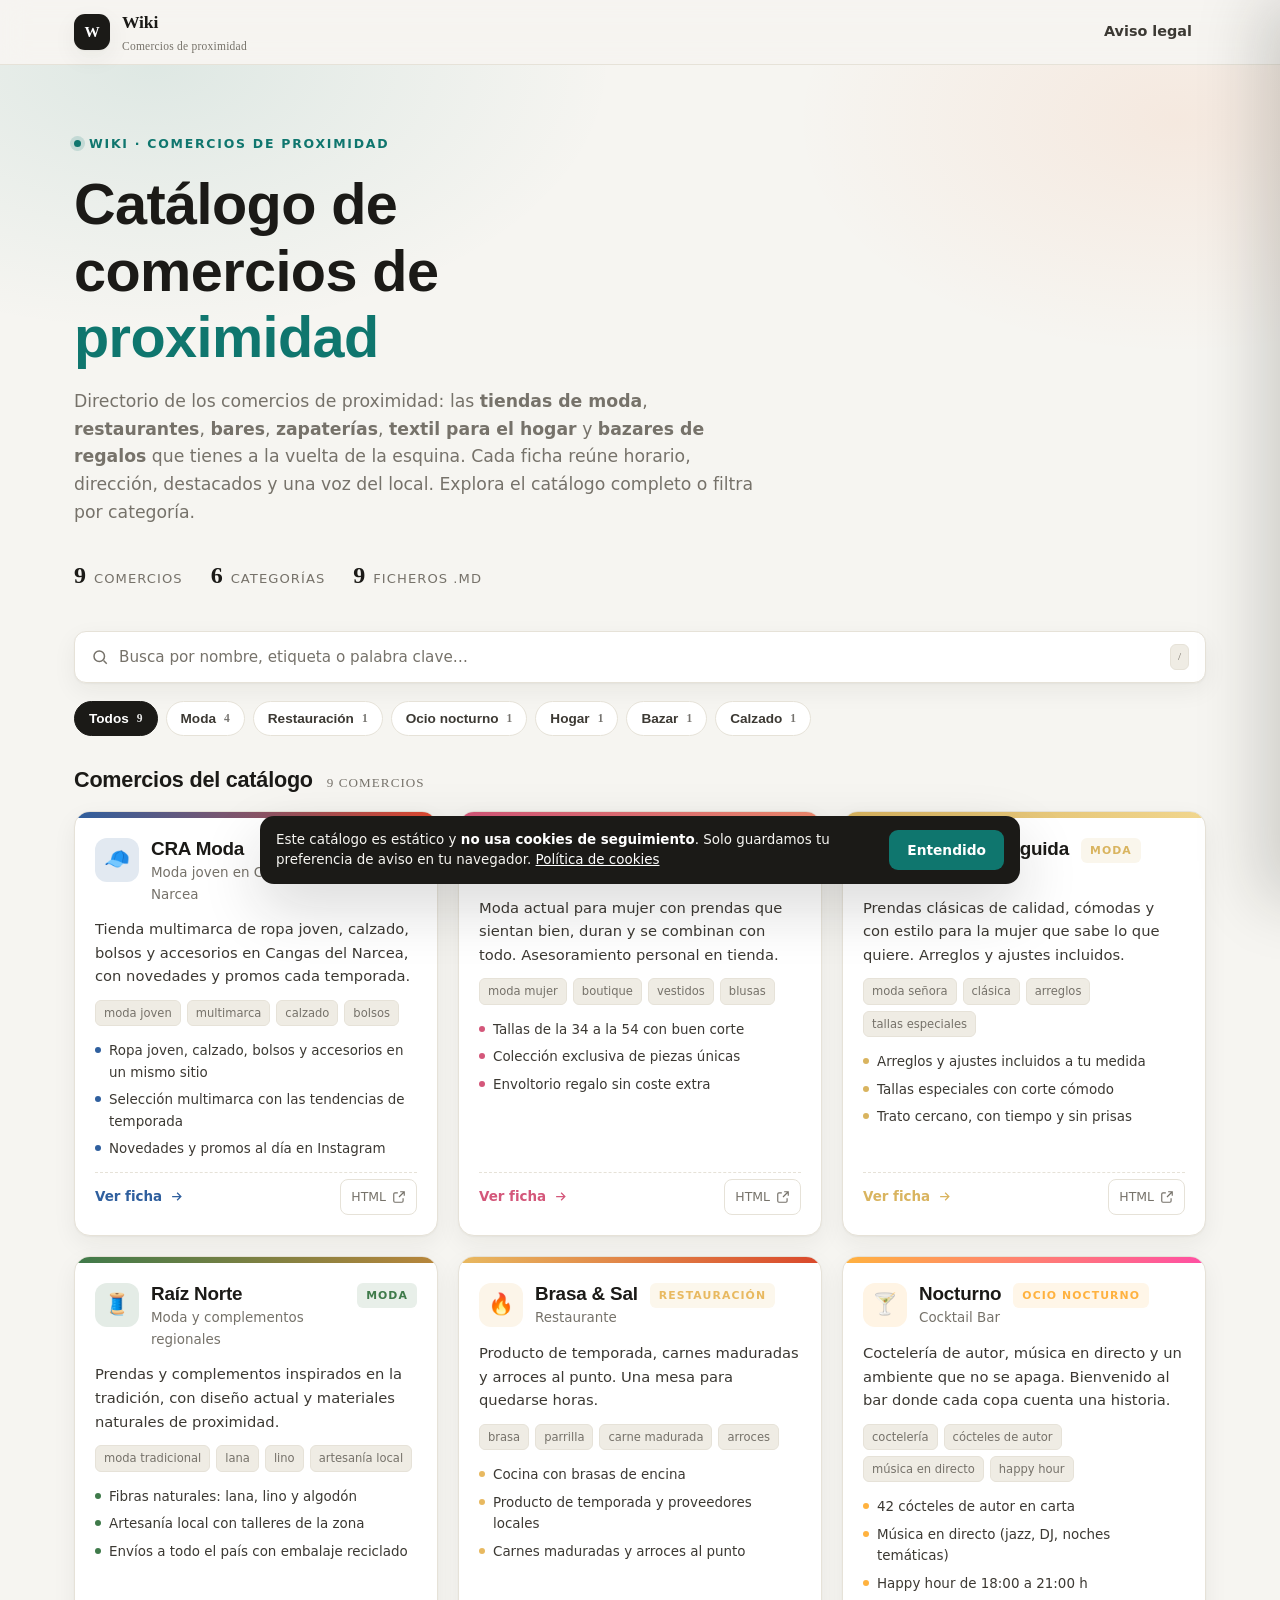
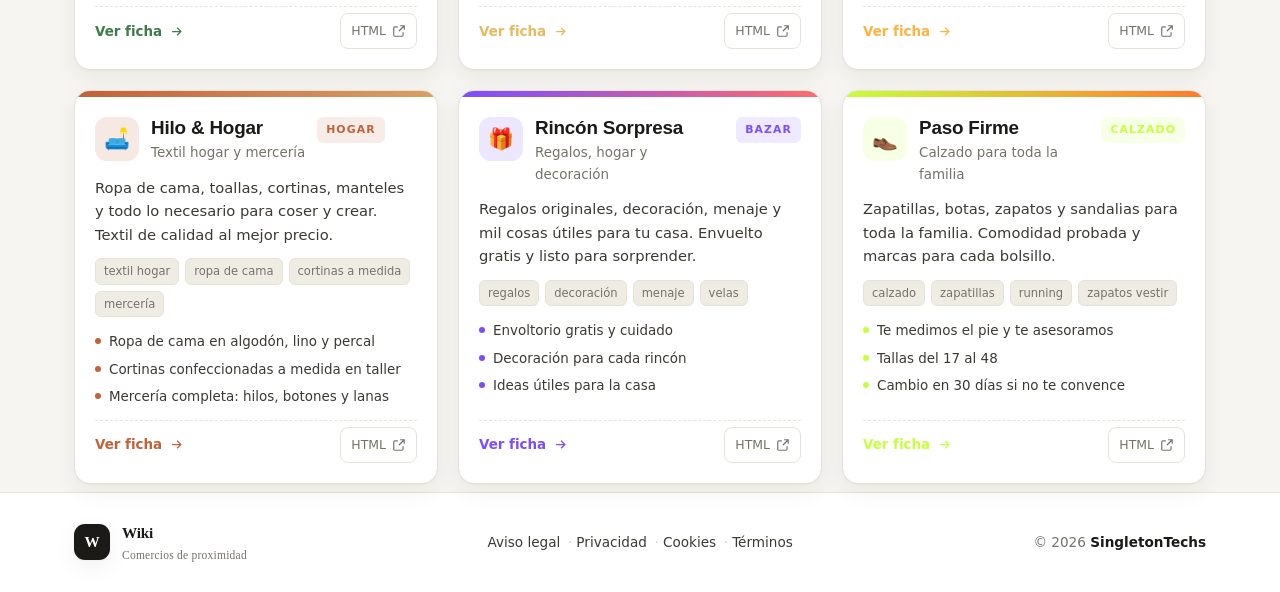
==== commit 40cb9c25: "Update index.html" ====
--- a/index.html
+++ b/index.html
@@ -337,15 +337,9 @@
         <span>Wiki<small>Comercios de proximidad</small></span>
       </a>
       <span class="nav-spacer"></span>
-      <a class="nav-link hide-sm" href="legal/aviso-legal.html">Aviso legal</a>
-      <a class="nav-link hide-sm" href="proyectos/manifest.json" target="_blank" rel="noopener">
-        <svg viewBox="0 0 24 24" fill="none" stroke="currentColor" stroke-width="2"><path d="M9 17H7a4 4 0 0 1 0-8h2m6 8h2a4 4 0 0 0 0-8h-2M8 12h8"/></svg>
-        manifest.json
-      </a>
-      <a class="nav-cta" href="https://pages.github.com/" target="_blank" rel="noopener" title="Listo para GitHub Pages">
-        <svg viewBox="0 0 24 24" fill="currentColor"><path d="M12 2a10 10 0 0 0-3.16 19.49c.5.09.68-.22.68-.48v-1.7c-2.78.6-3.37-1.34-3.37-1.34-.45-1.16-1.11-1.47-1.11-1.47-.91-.62.07-.6.07-.6 1 .07 1.53 1.03 1.53 1.03.89 1.53 2.34 1.09 2.91.83.09-.65.35-1.09.63-1.34-2.22-.25-4.55-1.11-4.55-4.94 0-1.09.39-1.98 1.03-2.68-.1-.25-.45-1.27.1-2.65 0 0 .84-.27 2.75 1.02a9.5 9.5 0 0 1 5 0c1.91-1.29 2.75-1.02 2.75-1.02.55 1.38.2 2.4.1 2.65.64.7 1.03 1.59 1.03 2.68 0 3.84-2.34 4.69-4.57 4.94.36.31.68.92.68 1.85v2.74c0 .27.18.58.69.48A10 10 0 0 0 12 2z"/></svg>
-        GitHub Pages
-      </a>
+      <a class="nav-link hide-sm" href="https://singletontechs.com/terminos-y-condiciones/">Aviso legal</a>
+
+
     </div>
   </nav>
   <div class="loading-bar" id="loadingBar" style="opacity:0"></div>
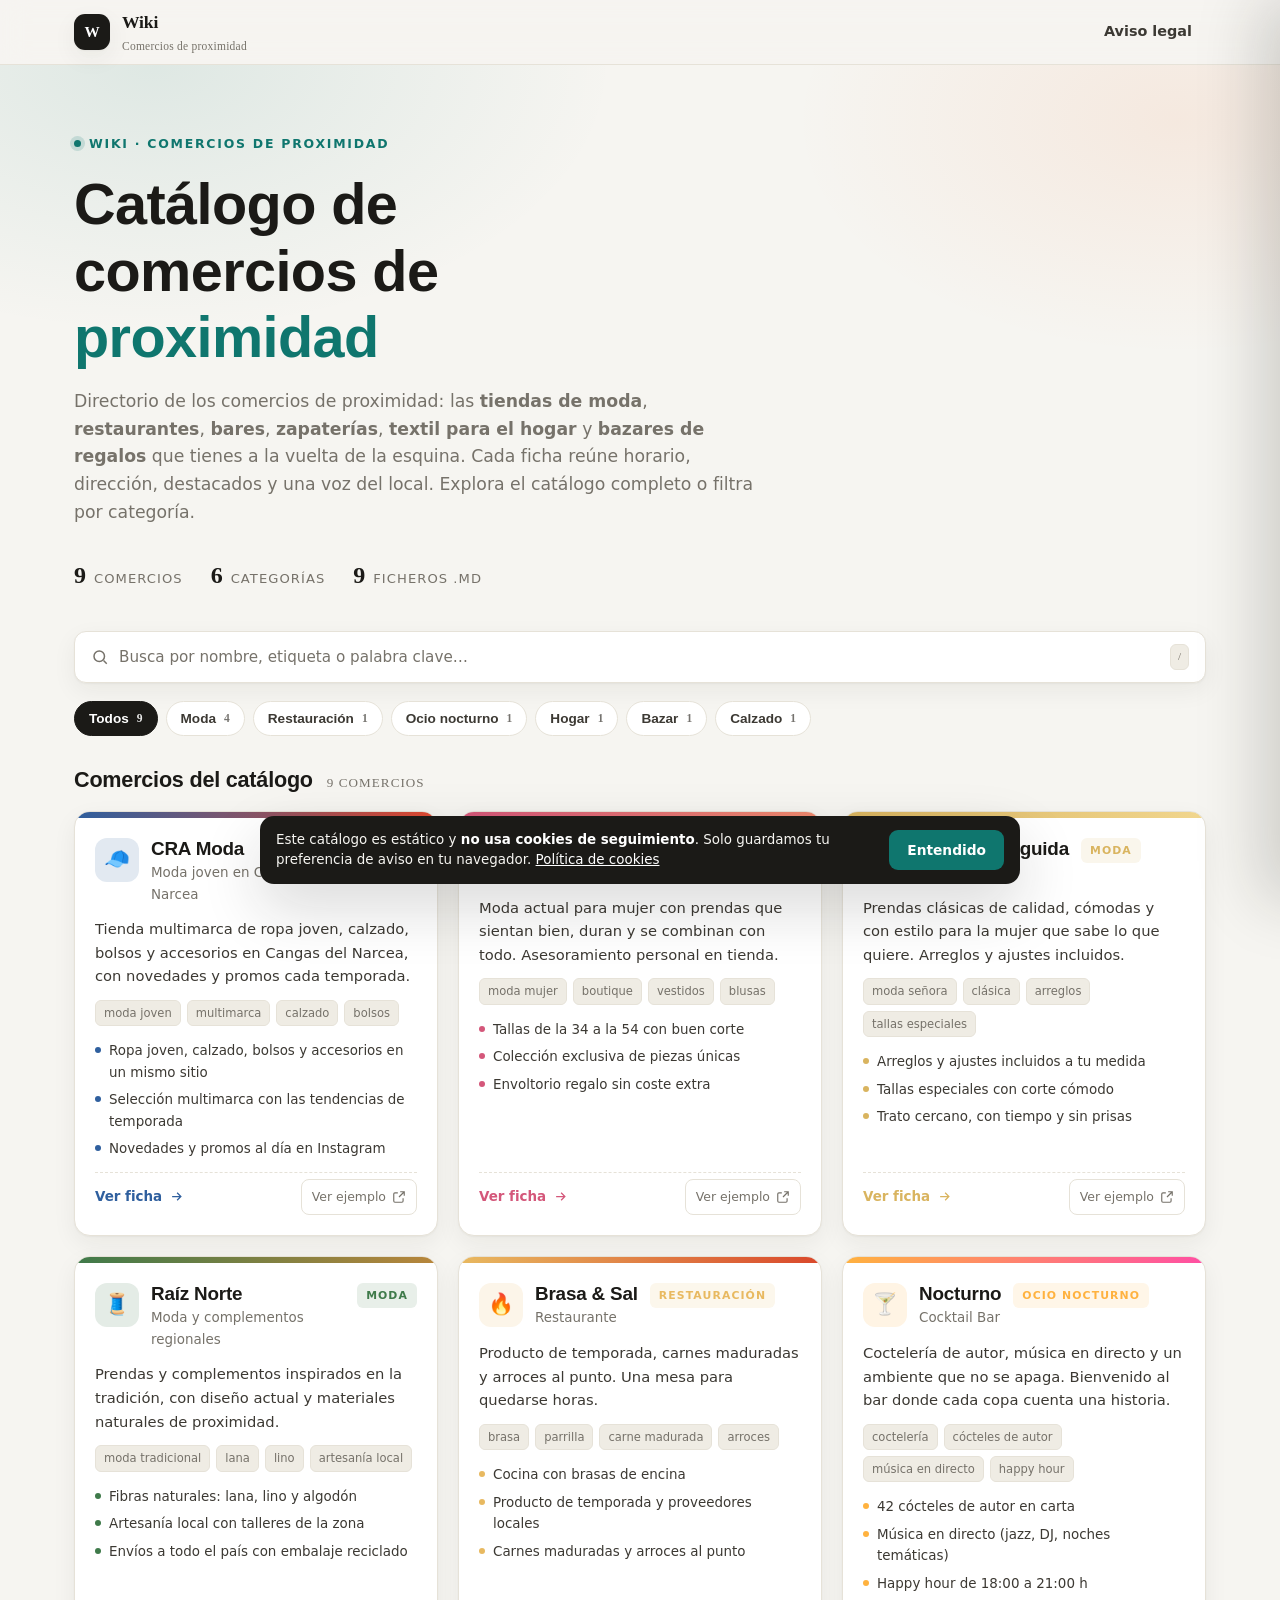
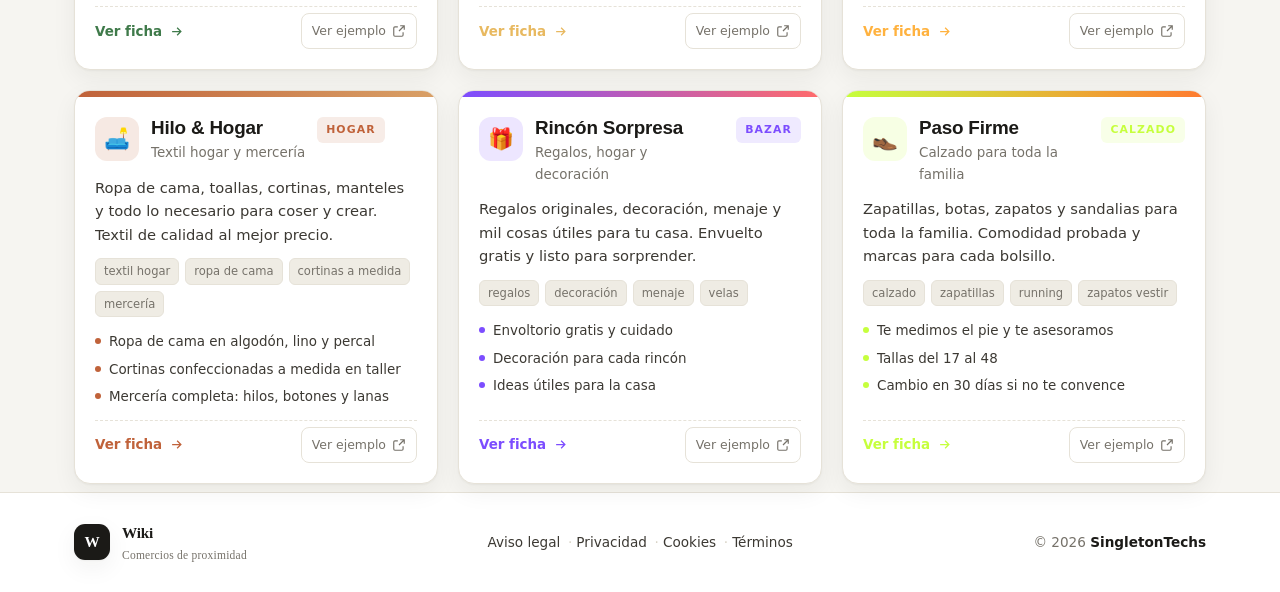
==== commit c449d723: "Update index.html" ====
--- a/index.html
+++ b/index.html
@@ -683,7 +683,7 @@
         +     (hl ? '<ul class="highlights">'+hl+'</ul>' : '')
         +     '<div class="foot">'
         +       '<span class="open">Ver ficha <svg viewBox="0 0 24 24" fill="none" stroke="currentColor" stroke-width="2"><path d="M5 12h14M13 6l6 6-6 6"/></svg></span>'
-        +       (p.meta.hasHtml === false ? '<span class="no-page" title="Este proyecto aún no tiene página .html">solo .md</span>' : '<a class="page-link" href="'+PROJECTS_DIR+escapeHtml(p.meta.page)+'" target="_blank" rel="noopener" onclick="event.stopPropagation()" title="Abrir la página HTML del proyecto">HTML <svg viewBox="0 0 24 24" fill="none" stroke="currentColor" stroke-width="2"><path d="M14 3h7v7M21 3l-9 9M19 14v5a2 2 0 0 1-2 2H5a2 2 0 0 1-2-2V7a2 2 0 0 1 2-2h5"/></svg></a>')
+        +       (p.meta.hasHtml === false ? '<span class="no-page" title="Este proyecto aún no tiene página .html">solo .md</span>' : '<a class="page-link" href="'+PROJECTS_DIR+escapeHtml(p.meta.page)+'" target="_blank" rel="noopener" onclick="event.stopPropagation()" title="Abrir la página HTML del proyecto">Ver ejemplo <svg viewBox="0 0 24 24" fill="none" stroke="currentColor" stroke-width="2"><path d="M14 3h7v7M21 3l-9 9M19 14v5a2 2 0 0 1-2 2H5a2 2 0 0 1-2-2V7a2 2 0 0 1 2-2h5"/></svg></a>')
         +     '</div>'
         +   '</div>'
         + '</article>';
